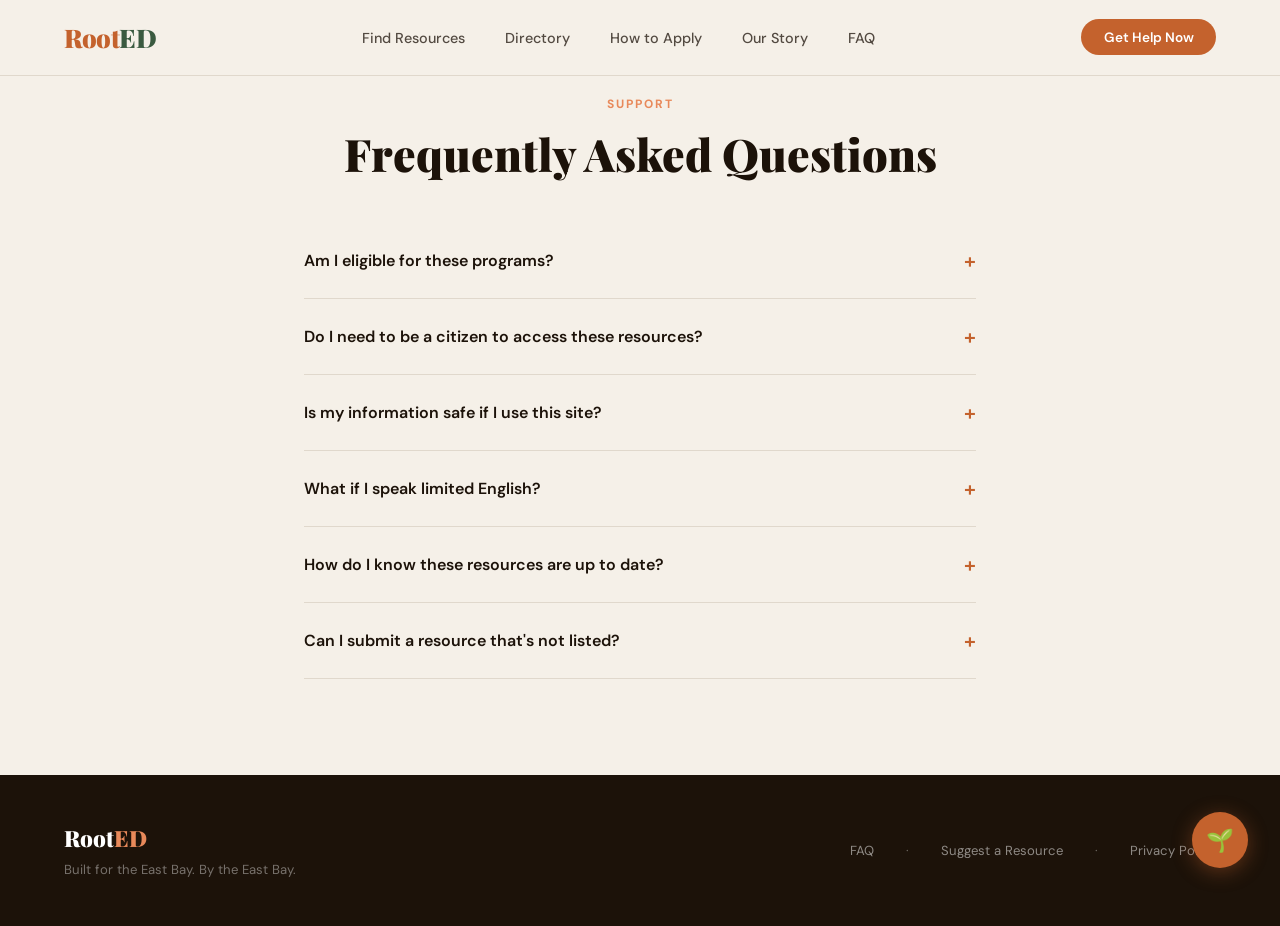
==== faq.html @ a5d5fdcf "Add files via upload" ====
<!DOCTYPE html>
<html lang="en">
<head>
<meta charset="UTF-8">
<meta name="viewport" content="width=device-width, initial-scale=1.0">
<title>RootED — FAQ</title>
<link href="https://fonts.googleapis.com/css2?family=Playfair+Display:wght@400;700;900&family=DM+Sans:wght@300;400;500;600&display=swap" rel="stylesheet">
<link rel="stylesheet" href="styles.css">
</head>
<body>
<nav>
  <div class="nav-logo"><a href="index.html">Root<span>ED</span></a></div>
  <ul class="nav-links">
    <li><a href="screener.html">Find Resources</a></li>
    <li><a href="resources.html">Directory</a></li>
    <li><a href="apply.html">How to Apply</a></li>
    <li><a href="about.html">Our Story</a></li>
    <li><a href="faq.html">FAQ</a></li>
  </ul>
  <a class="nav-cta" href="screener.html">Get Help Now</a>
</nav>
<section id="faq">
  <div class="section-label" style="text-align:center">Support</div>
  <h2>Frequently Asked Questions</h2>

  <div class="faq-item">
    <div class="faq-q" onclick="toggleFaq(this)">Am I eligible for these programs? <span>+</span></div>
    <div class="faq-a">Eligibility varies by program. Use our screener above — it'll ask 3 quick questions and show you only the resources you likely qualify for. When in doubt, apply anyway; many programs have broader eligibility than people expect.</div>
  </div>
  <div class="faq-item">
    <div class="faq-q" onclick="toggleFaq(this)">Do I need to be a citizen to access these resources? <span>+</span></div>
    <div class="faq-a">No. Many programs are available to all California residents regardless of immigration status, including emergency shelter, free clinics, food banks, and some CalFresh benefits for children. We note eligibility details on each resource card.</div>
  </div>
  <div class="faq-item">
    <div class="faq-q" onclick="toggleFaq(this)">Is my information safe if I use this site? <span>+</span></div>
    <div class="faq-a">We do not collect, store, or share any personal information. Using our screener is anonymous — we never ask for your name, address, or any identifying details. We built this site for the community, not for data.</div>
  </div>
  <div class="faq-item">
    <div class="faq-q" onclick="toggleFaq(this)">What if I speak limited English? <span>+</span></div>
    <div class="faq-a">Our most-used pages are available in Spanish. Many of the resources we list — including La Clínica de La Raza and county services — offer services in Spanish, Vietnamese, Tagalog, Cantonese, and more. Look for the language tag on each resource card.</div>
  </div>
  <div class="faq-item">
    <div class="faq-q" onclick="toggleFaq(this)">How do I know these resources are up to date? <span>+</span></div>
    <div class="faq-a">We review and update our directory regularly. If you find a resource that is outdated, closed, or missing, please use the "Suggest a Resource" button at the bottom — your input directly improves the site for everyone.</div>
  </div>
  <div class="faq-item">
    <div class="faq-q" onclick="toggleFaq(this)">Can I submit a resource that's not listed? <span>+</span></div>
    <div class="faq-a">Yes — and we'd love that. Use the contact form below. If you know of a food pantry, free clinic, or community program that should be here, tell us and we'll verify and add it.</div>
  </div>
</section><footer>
  <div>
    <div class="footer-logo">Root<span>ED</span></div>
    <p style="margin-top:0.5rem">Built for the East Bay. By the East Bay.</p>
  </div>
  <div class="footer-links">
    <a href="faq.html">FAQ</a>
    <a href="suggest-resource.html">Suggest a Resource</a>
    <a href="privacy.html">Privacy Policy</a>
  </div>
</footer>
<script src="app.js"></script>
<script src="ai-chat.js"></script>
</body>
</html>
---- styles.css ----
:root {
    --cream: #F5F0E8;
    --terracotta: #C4622D;
    --terra-light: #E8895A;
    --green: #3A5A40;
    --green-light: #6B8F6B;
    --warm-dark: #1C1209;
    --muted: #8A7968;
    --card-bg: #FDFAF5;
    --border: #E0D8CC;
  }

  * { margin: 0; padding: 0; box-sizing: border-box; }
  
  html { scroll-behavior: smooth; }

  body {
    font-family: 'DM Sans', sans-serif;
    background: var(--cream);
    color: var(--warm-dark);
    overflow-x: hidden;
  }

  /* NAV */
  nav {
    position: fixed; top: 0; left: 0; right: 0; z-index: 100;
    display: flex; align-items: center; justify-content: space-between;
    padding: 1.2rem 4rem;
    background: rgba(245,240,232,0.95);
    backdrop-filter: blur(12px);
    border-bottom: 1px solid var(--border);
  }

  .nav-logo {
    font-family: 'Playfair Display', serif;
    font-size: 1.6rem; font-weight: 900;
    color: var(--terracotta);
    letter-spacing: -0.5px;
  }
  .nav-logo a {
    color: inherit;
    text-decoration: none;
  }
  .nav-logo span { color: var(--green); }

  .nav-links { display: flex; gap: 2.5rem; list-style: none; }
  .nav-links a {
    text-decoration: none; color: var(--warm-dark);
    font-size: 0.9rem; font-weight: 500;
    opacity: 0.75; transition: opacity 0.2s;
  }
  .nav-links a:hover { opacity: 1; color: var(--terracotta); }

  .nav-cta {
    background: var(--terracotta); color: white;
    border: none; padding: 0.6rem 1.4rem;
    border-radius: 50px; font-size: 0.85rem;
    font-weight: 600; cursor: pointer;
    font-family: 'DM Sans', sans-serif;
    transition: background 0.2s;
    display: inline-block;
    text-decoration: none;
  }
  .nav-cta:hover { background: var(--terra-light); }

  /* HERO */
  #home {
    min-height: 100vh;
    display: flex; flex-direction: column;
    justify-content: center; align-items: flex-start;
    padding: 8rem 4rem 4rem;
    position: relative; overflow: hidden;
  }

  .hero-bg {
    position: absolute; right: -80px; top: 50%;
    transform: translateY(-50%);
    width: 600px; height: 600px;
    border-radius: 50%;
    background: radial-gradient(circle, rgba(196,98,45,0.12) 0%, transparent 70%);
    pointer-events: none;
  }

  .hero-badge {
    display: inline-flex; align-items: center; gap: 0.4rem;
    background: var(--green); color: white;
    padding: 0.35rem 1rem; border-radius: 50px;
    font-size: 0.78rem; font-weight: 600;
    letter-spacing: 0.5px; text-transform: uppercase;
    margin-bottom: 1.5rem;
    animation: fadeUp 0.6s ease both;
  }

  h1 {
    font-family: 'Playfair Display', serif;
    font-size: clamp(3rem, 6vw, 5.5rem);
    font-weight: 900; line-height: 1.05;
    max-width: 700px;
    animation: fadeUp 0.7s 0.1s ease both;
  }

  h1 em { color: var(--terracotta); font-style: italic; }

  .hero-sub {
    margin-top: 1.5rem; max-width: 520px;
    font-size: 1.1rem; line-height: 1.7;
    color: var(--muted); font-weight: 400;
    animation: fadeUp 0.7s 0.2s ease both;
  }

  .hero-stats {
    display: flex; gap: 2.5rem; margin-top: 2.5rem;
    animation: fadeUp 0.7s 0.3s ease both;
  }

  .stat { display: flex; flex-direction: column; }
  .stat-num {
    font-family: 'Playfair Display', serif;
    font-size: 2rem; font-weight: 700;
    color: var(--terracotta);
  }
  .stat-label { font-size: 0.8rem; color: var(--muted); font-weight: 500; margin-top: 0.1rem; }

  .hero-btns {
    display: flex; gap: 1rem; margin-top: 2.5rem;
    animation: fadeUp 0.7s 0.4s ease both;
  }

  .btn-primary {
    background: var(--terracotta); color: white;
    padding: 0.85rem 2rem; border-radius: 50px;
    font-weight: 600; font-size: 0.95rem;
    text-decoration: none; transition: all 0.2s;
    font-family: 'DM Sans', sans-serif;
  }
  .btn-primary:hover { background: var(--terra-light); transform: translateY(-1px); }

  .btn-secondary {
    background: transparent; color: var(--warm-dark);
    padding: 0.85rem 2rem; border-radius: 50px;
    font-weight: 600; font-size: 0.95rem;
    text-decoration: none; border: 1.5px solid var(--border);
    transition: all 0.2s; font-family: 'DM Sans', sans-serif;
  }
  .btn-secondary:hover { border-color: var(--terracotta); color: var(--terracotta); }

  /* SCREENER */
  #screener {
    background: var(--green);
    padding: 5rem 4rem;
    position: relative; overflow: hidden;
  }

  #screener::before {
    content: '';
    position: absolute; top: -100px; right: -100px;
    width: 400px; height: 400px; border-radius: 50%;
    background: rgba(255,255,255,0.04);
    pointer-events: none;
  }

  .screener-inner { max-width: 800px; margin: 0 auto; }

  .section-label {
    font-size: 0.75rem; font-weight: 700;
    letter-spacing: 2px; text-transform: uppercase;
    color: var(--terra-light); margin-bottom: 0.75rem;
  }

  #screener .section-label {
    color: rgba(255,255,255,0.5);
    margin-top: 0.35rem;
    margin-bottom: 0.65rem;
    text-align: center;
  }

  #screener h2 {
    font-family: 'Playfair Display', serif;
    font-size: 2.5rem; color: white; font-weight: 700;
    line-height: 1.2; margin-bottom: 0.75rem;
    text-align: center;
  }

  #screener p {
    color: rgba(255,255,255,0.65); font-size: 1rem;
    margin: 0 auto 2.5rem; max-width: 620px;
    text-align: center;
  }

  .screener-steps { display: none; }
  .screener-steps.active { display: block; }

  .screener-q {
    background: rgba(255,255,255,0.08);
    border: 1px solid rgba(255,255,255,0.15);
    border-radius: 16px; padding: 2rem;
    margin-bottom: 1.5rem;
  }

  .screener-q h3 {
    color: white; font-size: 1.1rem; font-weight: 600;
    margin-bottom: 1.2rem;
  }

  .screener-options {
    display: grid; grid-template-columns: repeat(auto-fill, minmax(200px, 1fr));
    gap: 0.75rem;
  }

  .screener-opt {
    background: rgba(255,255,255,0.07);
    border: 1.5px solid rgba(255,255,255,0.15);
    border-radius: 10px; padding: 0.75rem 1rem;
    color: white; font-size: 0.9rem;
    cursor: pointer; transition: all 0.2s;
    font-family: 'DM Sans', sans-serif;
    text-align: left;
  }
  .screener-opt:hover, .screener-opt.selected {
    background: var(--terracotta);
    border-color: var(--terracotta);
  }

  .screener-btn {
    background: white; color: var(--green);
    padding: 0.85rem 2.5rem; border-radius: 50px;
    font-weight: 700; font-size: 0.95rem;
    border: none; cursor: pointer; margin-top: 1rem;
    font-family: 'DM Sans', sans-serif;
    transition: all 0.2s;
  }
  .screener-btn:hover { background: var(--cream); transform: translateY(-1px); }
  .screener-btn:disabled {
    background: rgba(255,255,255,0.45);
    color: rgba(28,18,9,0.55);
    cursor: not-allowed;
    transform: none;
  }
  #screenerForm .screener-q:last-of-type {
    margin-bottom: 0;
  }
  #screenerForm .screener-btn {
    margin-top: 1.5rem;
    margin-bottom: 1.5rem;
  }
  .screener-hint {
    margin-top: 0;
    color: rgba(255,255,255,0.72);
    font-size: 0.84rem;
  }

  /* RESULTS */
  .screener-results { display: none; }
  .screener-results.active { display: block; }

  .result-headline {
    color: white; font-family: 'Playfair Display', serif;
    font-size: 1.8rem; margin-bottom: 0.5rem;
  }
  .result-sub { color: rgba(255,255,255,0.6); margin-bottom: 2rem; font-size: 0.95rem; }

  .result-cards {
    display: grid; grid-template-columns: repeat(auto-fill, minmax(240px, 1fr));
    gap: 1rem;
  }

  .result-card {
    background: var(--card-bg); border-radius: 14px;
    padding: 1.5rem; position: relative;
    transition: transform 0.2s;
  }
  .result-card:hover { transform: translateY(-2px); }

  .result-card-tag {
    font-size: 0.7rem; font-weight: 700;
    text-transform: uppercase; letter-spacing: 1px;
    color: var(--terracotta); margin-bottom: 0.5rem;
  }

  .result-card h4 {
    font-size: 1rem; font-weight: 700; margin-bottom: 0.4rem;
    color: var(--warm-dark);
  }

  .result-card p { font-size: 0.85rem; color: var(--muted); line-height: 1.5; }

  .result-card-link {
    display: inline-block; margin-top: 1rem;
    color: var(--terracotta); font-size: 0.82rem;
    font-weight: 600; text-decoration: none;
  }
  .result-card-link:hover { text-decoration: underline; }

  .reset-btn {
    background: transparent; border: 1.5px solid rgba(255,255,255,0.3);
    color: white; padding: 0.6rem 1.5rem;
    border-radius: 50px; cursor: pointer; margin-top: 2rem;
    font-family: 'DM Sans', sans-serif; font-size: 0.85rem;
    transition: all 0.2s;
  }
  .reset-btn:hover { border-color: white; }

  /* RESOURCES SECTION */
  #resources {
    padding: 6rem 4rem;
  }

  .section-header { margin-bottom: 3rem; }

  .section-header h2 {
    font-family: 'Playfair Display', serif;
    font-size: 2.8rem; font-weight: 900;
    line-height: 1.1; margin-bottom: 0.75rem;
  }

  .section-header p { color: var(--muted); font-size: 1rem; max-width: 500px; }

  .filter-bar {
    display: flex; gap: 0.75rem; flex-wrap: wrap;
    margin-bottom: 2.5rem;
  }

  .prefs-wrap {
    margin-bottom: 1.5rem;
  }

  .prefs-toggle {
    padding: 0.55rem 1.1rem;
    border-radius: 50px;
    border: 1.5px solid var(--border);
    background: var(--card-bg);
    color: var(--warm-dark);
    font-size: 0.82rem;
    font-weight: 600;
    cursor: pointer;
    font-family: 'DM Sans', sans-serif;
  }

  .prefs-panel {
    margin-top: 0.8rem;
    display: flex;
    flex-wrap: wrap;
    gap: 0.6rem;
    align-items: center;
  }

  .pref-chip {
    padding: 0.42rem 0.92rem;
    border-radius: 50px;
    border: 1px solid var(--border);
    background: white;
    color: var(--muted);
    font-size: 0.78rem;
    font-weight: 600;
    cursor: pointer;
    font-family: 'DM Sans', sans-serif;
  }

  .pref-chip:hover,
  .pref-chip.active {
    border-color: var(--terracotta);
    color: var(--terracotta);
    background: #fff7f3;
  }

  .pref-clear {
    border: none;
    background: transparent;
    color: var(--muted);
    text-decoration: underline;
    font-size: 0.78rem;
    cursor: pointer;
    font-family: 'DM Sans', sans-serif;
  }

  .filter-chip {
    padding: 0.5rem 1.2rem; border-radius: 50px;
    border: 1.5px solid var(--border);
    background: transparent; font-size: 0.85rem;
    cursor: pointer; transition: all 0.2s;
    font-family: 'DM Sans', sans-serif; font-weight: 500;
    color: var(--warm-dark);
  }
  .filter-chip:hover, .filter-chip.active {
    background: var(--terracotta); color: white;
    border-color: var(--terracotta);
  }

  .resource-grid {
    display: grid;
    grid-template-columns: repeat(auto-fill, minmax(320px, 1fr));
    gap: 1.5rem;
  }

  .resource-card {
    background: var(--card-bg);
    border: 1px solid var(--border);
    border-radius: 16px; padding: 1.75rem;
    transition: all 0.25s;
    cursor: pointer;
  }
  .resource-card:focus {
    outline: 2px solid rgba(196, 98, 45, 0.35);
    outline-offset: 2px;
  }
  .resource-card:hover {
    border-color: var(--terracotta);
    box-shadow: 0 8px 32px rgba(196,98,45,0.1);
    transform: translateY(-2px);
  }

  .rc-top { display: flex; align-items: flex-start; gap: 1rem; margin-bottom: 1rem; }

  .rc-icon {
    width: 44px; height: 44px; border-radius: 12px;
    display: flex; align-items: center; justify-content: center;
    font-size: 1.3rem; flex-shrink: 0;
  }

  .icon-food { background: #FFF0E6; }
  .icon-health { background: #E8F4EC; }
  .icon-housing { background: #E6EEF8; }
  .icon-money { background: #F5F0E8; }
  .icon-kids { background: #FEF6E4; }
  .icon-legal { background: #F0EBF8; }
  .icon-jobs { background: #E8F4F4; }

  .rc-title-area h3 { font-size: 1rem; font-weight: 700; margin-bottom: 0.2rem; }
  .rc-category {
    font-size: 0.72rem; font-weight: 700;
    text-transform: uppercase; letter-spacing: 0.8px;
    color: var(--muted);
  }

  .rc-desc { font-size: 0.88rem; color: var(--muted); line-height: 1.55; margin-bottom: 1.2rem; }
  .rc-desc {
    white-space: nowrap;
    overflow: hidden;
    text-overflow: ellipsis;
    min-height: calc(1em * 1.55);
  }

  .rc-tags { display: flex; gap: 0.5rem; flex-wrap: wrap; }
  .rc-tag {
    background: var(--cream); border: 1px solid var(--border);
    padding: 0.25rem 0.7rem; border-radius: 20px;
    font-size: 0.72rem; font-weight: 500; color: var(--muted);
    font-family: 'DM Sans', sans-serif;
  }

  .resource-empty {
    padding: 1rem 0.1rem;
    color: var(--muted);
    font-size: 0.95rem;
  }

  .resource-detail-grid {
    display: grid;
    grid-template-columns: 1.15fr 1fr;
    gap: 1.2rem;
    margin-top: 1rem;
  }

  @media (min-width: 1280px) {
    .resource-grid {
      grid-template-columns: repeat(3, minmax(0, 1fr));
    }
  }

  .detail-line {
    margin-bottom: 0.95rem;
  }

  .detail-line h4 {
    font-size: 0.75rem;
    text-transform: uppercase;
    letter-spacing: 0.8px;
    color: var(--muted);
    margin-bottom: 0.25rem;
  }

  .detail-line p,
  .detail-line > a {
    font-size: 0.95rem;
    color: var(--warm-dark);
    line-height: 1.6;
  }

  .detail-line a:hover {
    color: var(--terracotta);
  }

  .detail-actions {
    margin-top: 1rem;
    display: flex;
    gap: 0.75rem;
    flex-wrap: wrap;
  }

  /* HOW TO APPLY */
  #apply {
    background: var(--warm-dark); padding: 6rem 4rem;
  }

  #apply .section-label { color: var(--terra-light); }

  #apply h2 {
    font-family: 'Playfair Display', serif;
    font-size: 2.8rem; color: white; font-weight: 900;
    margin-bottom: 0.75rem;
  }

  #apply .section-header p { color: rgba(255,255,255,0.5); }

  .apply-tabs {
    display: flex; gap: 0.75rem; margin-bottom: 2.5rem; flex-wrap: wrap;
  }

  .apply-tab {
    padding: 0.6rem 1.3rem; border-radius: 50px;
    border: 1.5px solid rgba(255,255,255,0.15);
    background: transparent; color: rgba(255,255,255,0.6);
    font-size: 0.88rem; cursor: pointer;
    font-family: 'DM Sans', sans-serif; font-weight: 500;
    transition: all 0.2s;
  }
  .apply-tab.active, .apply-tab:hover {
    background: var(--terracotta); color: white; border-color: var(--terracotta);
  }

  .apply-content { display: none; }
  .apply-content.active { display: grid; grid-template-columns: 1fr 1fr; gap: 2rem; }

  .apply-info h3 {
    color: white; font-family: 'Playfair Display', serif;
    font-size: 1.5rem; margin-bottom: 0.75rem;
  }
  .apply-info p { color: rgba(255,255,255,0.6); line-height: 1.7; font-size: 0.95rem; margin-bottom: 1.5rem; }

  .apply-docs h4 { color: rgba(255,255,255,0.5); font-size: 0.78rem; letter-spacing: 1px; text-transform: uppercase; margin-bottom: 0.75rem; }
  .apply-docs ul { list-style: none; }
  .apply-docs li {
    color: rgba(255,255,255,0.75); font-size: 0.9rem;
    padding: 0.5rem 0; border-bottom: 1px solid rgba(255,255,255,0.07);
    display: flex; align-items: center; gap: 0.5rem;
  }
  .apply-docs li::before { content: "✓"; color: var(--terra-light); font-weight: 700; }

  .apply-steps { }
  .step-item {
    display: flex; gap: 1rem; margin-bottom: 1.5rem;
    align-items: flex-start;
  }
  .step-num {
    width: 32px; height: 32px; border-radius: 50%;
    background: var(--terracotta); color: white;
    display: flex; align-items: center; justify-content: center;
    font-weight: 700; font-size: 0.85rem; flex-shrink: 0;
  }
  .step-text h4 { color: white; font-size: 0.95rem; font-weight: 600; margin-bottom: 0.25rem; }
  .step-text p { color: rgba(255,255,255,0.55); font-size: 0.85rem; line-height: 1.5; }

  .apply-cta {
    display: inline-block; margin-top: 1.5rem;
    background: var(--terracotta); color: white;
    padding: 0.8rem 2rem; border-radius: 50px;
    font-weight: 600; text-decoration: none; font-size: 0.9rem;
    transition: all 0.2s; font-family: 'DM Sans', sans-serif;
  }
  .apply-cta:hover { background: var(--terra-light); }

  /* WHO WE ARE */
  #about {
    padding: 6rem 4rem;
    display: grid; grid-template-columns: 1fr 1fr; gap: 5rem;
    align-items: center;
  }

  .about-text .section-label { margin-bottom: 0.75rem; }

  .about-text h2 {
    font-family: 'Playfair Display', serif;
    font-size: 2.8rem; font-weight: 900; line-height: 1.1;
    margin-bottom: 1.25rem;
  }

  .about-text p {
    color: var(--muted); line-height: 1.8; font-size: 0.97rem;
    margin-bottom: 1rem;
  }

  .about-team {
    display: flex; gap: 0.75rem; flex-wrap: wrap; margin-top: 1.5rem;
  }

  .team-chip {
    background: var(--card-bg); border: 1px solid var(--border);
    padding: 0.5rem 1rem; border-radius: 50px;
    font-size: 0.82rem; font-weight: 500; color: var(--warm-dark);
  }

  .about-visual {
    display: grid; grid-template-columns: 1fr 1fr; gap: 1rem;
  }

  .insight-card {
    background: var(--card-bg); border: 1px solid var(--border);
    border-radius: 16px; padding: 1.5rem;
  }

  .insight-card:first-child {
    grid-column: span 2;
    background: var(--terracotta); border-color: transparent;
  }

  .insight-card:first-child .insight-num { color: white; }
  .insight-card:first-child .insight-label { color: rgba(255,255,255,0.7); }
  .insight-card:first-child .insight-detail { color: rgba(255,255,255,0.85); }

  .insight-num {
    font-family: 'Playfair Display', serif;
    font-size: 2.5rem; font-weight: 700; color: var(--terracotta);
    line-height: 1;
  }
  .insight-label {
    font-size: 0.75rem; font-weight: 700; letter-spacing: 1px;
    text-transform: uppercase; color: var(--muted); margin: 0.5rem 0 0.25rem;
  }
  .insight-detail { font-size: 0.85rem; color: var(--muted); line-height: 1.5; }

  /* KPI / ANALYTICS */
  #analytics {
    background: var(--cream);
    border-top: 1px solid var(--border);
    padding: 6rem 4rem;
  }

  #analytics h2 {
    font-family: 'Playfair Display', serif;
    font-size: 2.8rem; font-weight: 900; margin-bottom: 0.75rem;
  }

  .kpi-grid {
    display: grid; grid-template-columns: repeat(4, 1fr); gap: 1.5rem;
    margin-bottom: 3rem;
  }

  .kpi-card {
    background: var(--card-bg); border: 1px solid var(--border);
    border-radius: 16px; padding: 1.75rem;
  }

  .kpi-trend {
    display: inline-flex; align-items: center; gap: 0.25rem;
    background: #E8F4EC; color: var(--green);
    padding: 0.2rem 0.6rem; border-radius: 20px;
    font-size: 0.75rem; font-weight: 700;
    margin-bottom: 0.75rem;
  }

  .kpi-num {
    font-family: 'Playfair Display', serif;
    font-size: 2.2rem; font-weight: 700; color: var(--warm-dark);
    line-height: 1;
  }

  .kpi-label {
    font-size: 0.8rem; color: var(--muted);
    font-weight: 500; margin-top: 0.4rem;
  }

  .chart-row {
    display: grid; grid-template-columns: 2fr 1fr; gap: 1.5rem;
  }

  .chart-card {
    background: var(--card-bg); border: 1px solid var(--border);
    border-radius: 16px; padding: 1.75rem;
  }

  .chart-card h4 { font-size: 0.85rem; color: var(--muted); font-weight: 600; margin-bottom: 1.5rem; letter-spacing: 0.5px; text-transform: uppercase; }

  .bar-chart { display: flex; flex-direction: column; gap: 0.75rem; }

  .bar-row { display: flex; align-items: center; gap: 0.75rem; }
  .bar-label { font-size: 0.8rem; color: var(--muted); width: 120px; flex-shrink: 0; }
  .bar-track { flex: 1; background: var(--border); border-radius: 4px; height: 8px; }
  .bar-fill { height: 8px; border-radius: 4px; background: var(--terracotta); }
  .bar-val { font-size: 0.8rem; font-weight: 700; color: var(--warm-dark); width: 40px; text-align: right; }

  .donut-wrap { display: flex; flex-direction: column; align-items: center; justify-content: center; height: 100%; gap: 1rem; }

  .donut { width: 120px; height: 120px; position: relative; }
  .donut svg { transform: rotate(-90deg); }
  .donut-center {
    position: absolute; top: 50%; left: 50%;
    transform: translate(-50%, -50%);
    text-align: center;
  }
  .donut-center span { display: block; font-family: 'Playfair Display', serif; font-size: 1.4rem; font-weight: 700; }
  .donut-center small { font-size: 0.65rem; color: var(--muted); font-weight: 600; text-transform: uppercase; letter-spacing: 0.5px; }

  .donut-legend { font-size: 0.8rem; color: var(--muted); text-align: center; line-height: 1.6; }

  /* FAQ */
  #faq { padding: 6rem 4rem; max-width: 800px; margin: 0 auto; }

  #faq h2 {
    font-family: 'Playfair Display', serif;
    font-size: 2.8rem; font-weight: 900;
    margin-bottom: 2.5rem; text-align: center;
  }

  .faq-item {
    border-bottom: 1px solid var(--border); padding: 1.5rem 0;
  }

  .faq-q {
    display: flex; justify-content: space-between; align-items: center;
    cursor: pointer; font-weight: 600; font-size: 1rem;
    color: var(--warm-dark);
  }

  .faq-q span { color: var(--terracotta); font-size: 1.3rem; transition: transform 0.2s; }
  .faq-item.open .faq-q span { transform: rotate(45deg); }

  .faq-a {
    display: none; padding-top: 1rem;
    color: var(--muted); font-size: 0.93rem; line-height: 1.75;
  }
  .faq-item.open .faq-a { display: block; }

  /* LEGAL / CONTACT PAGES */
  .page-shell {
    padding: 7rem 4rem 4rem;
    max-width: 980px;
    margin: 0 auto;
  }

  .back-link {
    display: inline-flex;
    align-items: center;
    margin-bottom: 1.25rem;
    position: relative;
    z-index: 1;
  }

  .page-card {
    background: var(--card-bg);
    border: 1px solid var(--border);
    border-radius: 16px;
    padding: 2rem;
    margin-top: 1.25rem;
  }

  .policy-list {
    display: grid;
    gap: 1rem;
    margin-top: 1rem;
  }

  .policy-item h3 {
    font-size: 1.05rem;
    margin-bottom: 0.35rem;
  }

  .policy-item p {
    color: var(--muted);
    line-height: 1.7;
    font-size: 0.95rem;
  }

  .form-grid {
    display: grid;
    grid-template-columns: repeat(2, minmax(0, 1fr));
    gap: 1rem;
  }

  .field {
    display: flex;
    flex-direction: column;
    gap: 0.45rem;
  }

  .field-full {
    grid-column: span 2;
  }

  .field label {
    font-size: 0.82rem;
    letter-spacing: 0.4px;
    color: var(--muted);
    font-weight: 700;
    text-transform: uppercase;
  }

  .field input,
  .field select,
  .field textarea {
    border: 1px solid var(--border);
    background: white;
    border-radius: 10px;
    padding: 0.75rem 0.85rem;
    font: inherit;
    color: var(--warm-dark);
  }

  .field textarea {
    min-height: 130px;
    resize: vertical;
  }

  .field input:focus,
  .field select:focus,
  .field textarea:focus {
    outline: 2px solid rgba(196, 98, 45, 0.25);
    border-color: var(--terracotta);
  }

  .form-actions {
    margin-top: 1rem;
    display: flex;
    align-items: center;
    gap: 0.85rem;
    flex-wrap: wrap;
  }

  .form-note {
    color: var(--muted);
    font-size: 0.84rem;
  }

  .submit-msg {
    margin-top: 0.9rem;
    font-size: 0.9rem;
    color: var(--green);
    font-weight: 600;
    display: none;
  }

  .submit-msg.visible {
    display: block;
  }

  /* FOOTER */
  footer {
    background: var(--warm-dark); padding: 3rem 4rem;
    display: flex; justify-content: space-between; align-items: center;
  }

  .footer-logo {
    font-family: 'Playfair Display', serif;
    font-size: 1.4rem; color: white; font-weight: 900;
  }
  .footer-logo span { color: var(--terra-light); }

  footer p { color: rgba(255,255,255,0.4); font-size: 0.82rem; }

  .footer-links { display: flex; gap: 2rem; }
  .footer-links a { color: rgba(255,255,255,0.5); text-decoration: none; font-size: 0.82rem; transition: color 0.2s; }
  .footer-links a:hover { color: var(--terra-light); }
  .footer-links a + a::before {
    content: "·";
    margin-right: 2rem;
    color: rgba(255,255,255,0.35);
  }

  /* ANIMATIONS */
  @keyframes fadeUp {
    from { opacity: 0; transform: translateY(20px); }
    to { opacity: 1; transform: translateY(0); }
  }

  /* MOBILE */
  @media (max-width: 768px) {
    nav { padding: 1rem 1.5rem; }
    .nav-links { display: none; }
    #home, #resources, #apply, #analytics, #faq { padding: 5rem 1.5rem 3rem; }
    #about { padding: 4rem 1.5rem; grid-template-columns: 1fr; gap: 2rem; }
    #screener { padding: 4rem 1.5rem; }
    .page-shell { padding: 5rem 1.5rem 3rem; }
    .form-grid { grid-template-columns: 1fr; }
    .field-full { grid-column: span 1; }
    .resource-detail-grid { grid-template-columns: 1fr; }
    h1 { font-size: 2.5rem; }
    .kpi-grid { grid-template-columns: 1fr 1fr; }
    .chart-row { grid-template-columns: 1fr; }
    .apply-content.active { grid-template-columns: 1fr; }
    footer { flex-direction: column; gap: 1.5rem; text-align: center; }
    .footer-links { flex-wrap: wrap; justify-content: center; }
  }
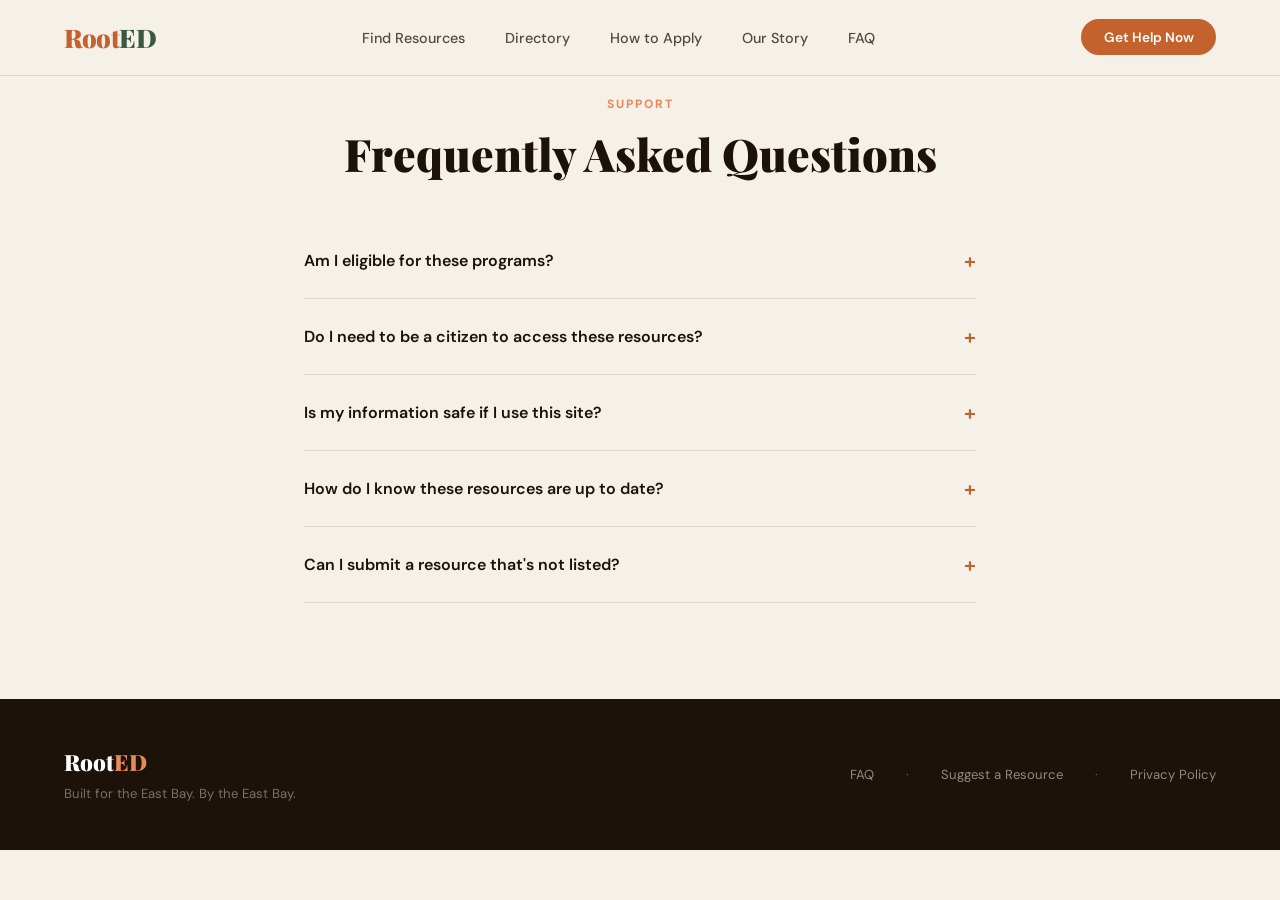
==== commit 91784b20: "Add files via upload" ====
--- a/faq.html
+++ b/faq.html
@@ -36,10 +36,6 @@
     <div class="faq-a">We do not collect, store, or share any personal information. Using our screener is anonymous — we never ask for your name, address, or any identifying details. We built this site for the community, not for data.</div>
   </div>
   <div class="faq-item">
-    <div class="faq-q" onclick="toggleFaq(this)">What if I speak limited English? <span>+</span></div>
-    <div class="faq-a">Our most-used pages are available in Spanish. Many of the resources we list — including La Clínica de La Raza and county services — offer services in Spanish, Vietnamese, Tagalog, Cantonese, and more. Look for the language tag on each resource card.</div>
-  </div>
-  <div class="faq-item">
     <div class="faq-q" onclick="toggleFaq(this)">How do I know these resources are up to date? <span>+</span></div>
     <div class="faq-a">We review and update our directory regularly. If you find a resource that is outdated, closed, or missing, please use the "Suggest a Resource" button at the bottom — your input directly improves the site for everyone.</div>
   </div>
@@ -59,6 +55,5 @@
   </div>
 </footer>
 <script src="app.js"></script>
-<script src="ai-chat.js"></script>
 </body>
 </html>
